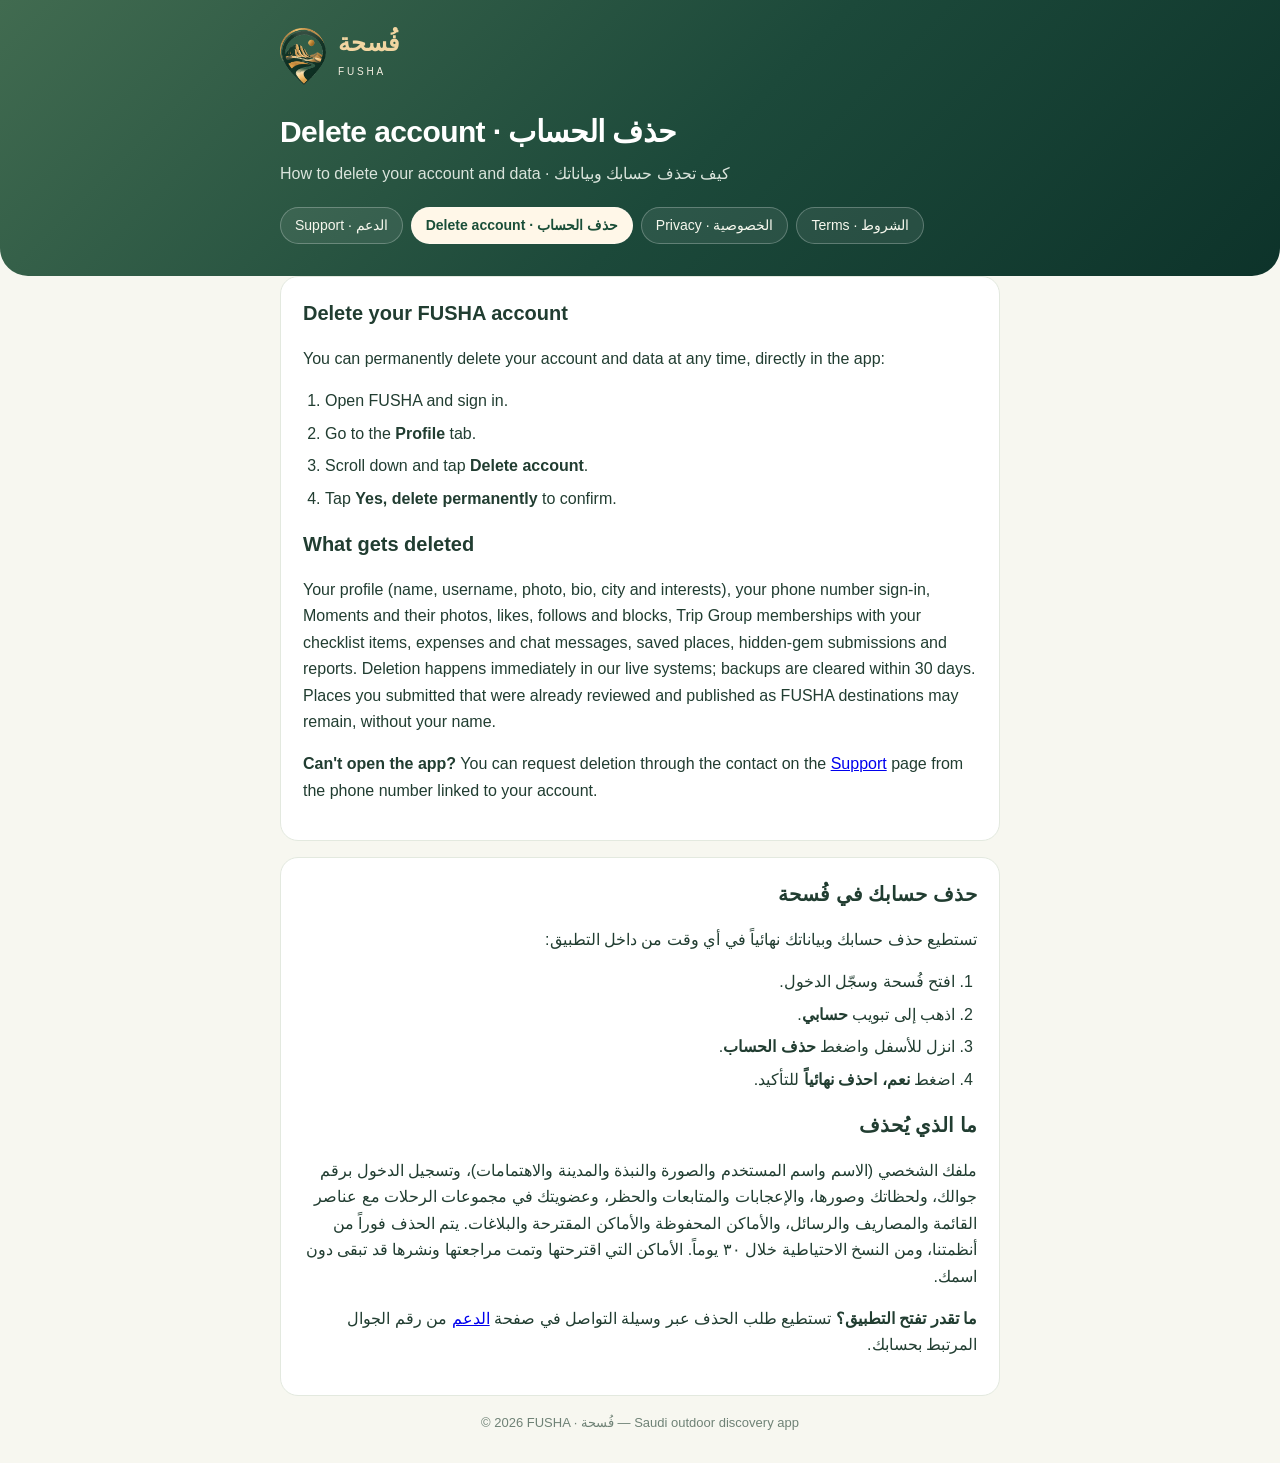
==== delete-account.html @ dc0bcfaa "FUSHA public pages: support, delete account, privacy & terms placeholders Co-Authored-By: Claude Opu" ====
<!doctype html>
<html lang="en">
<head>
<meta charset="utf-8">
<meta name="viewport" content="width=device-width, initial-scale=1">
<title>Delete account · FUSHA فُسحة</title>
<meta name="description" content="How to delete your FUSHA account and data">
<link rel="icon" href="logo.png">
<link rel="stylesheet" href="style.css">
</head>
<body>
<header><div class="wrap">
  <a class="brand" href="./"><img src="logo.png" alt="FUSHA Explorer Pin logo"><span><b>فُسحة</b><small>FUSHA</small></span></a>
  <h1>Delete account · حذف الحساب</h1><p>How to delete your account and data · كيف تحذف حسابك وبياناتك</p>
  <nav>
    <a href="./" >Support · الدعم</a>
    <a href="delete-account.html" aria-current="page">Delete account · حذف الحساب</a>
    <a href="privacy.html" >Privacy · الخصوصية</a>
    <a href="terms.html" >Terms · الشروط</a>
  </nav>
</div></header>
<main class="wrap">
<section>
  <h2>Delete your FUSHA account</h2>
  <p>You can permanently delete your account and data at any time, directly in the app:</p>
  <ol>
    <li>Open FUSHA and sign in.</li>
    <li>Go to the <b>Profile</b> tab.</li>
    <li>Scroll down and tap <b>Delete account</b>.</li>
    <li>Tap <b>Yes, delete permanently</b> to confirm.</li>
  </ol>
  <h2>What gets deleted</h2>
  <p>Your profile (name, username, photo, bio, city and interests), your phone number sign-in, Moments and their photos, likes, follows and blocks, Trip Group memberships with your checklist items, expenses and chat messages, saved places, hidden-gem submissions and reports. Deletion happens immediately in our live systems; backups are cleared within 30 days. Places you submitted that were already reviewed and published as FUSHA destinations may remain, without your name.</p>
  <p><b>Can't open the app?</b> You can request deletion through the contact on the <a href="./">Support</a> page from the phone number linked to your account.</p>
</section>
<section dir="rtl" lang="ar">
  <h2>حذف حسابك في فُسحة</h2>
  <p>تستطيع حذف حسابك وبياناتك نهائياً في أي وقت من داخل التطبيق:</p>
  <ol>
    <li>افتح فُسحة وسجّل الدخول.</li>
    <li>اذهب إلى تبويب <b>حسابي</b>.</li>
    <li>انزل للأسفل واضغط <b>حذف الحساب</b>.</li>
    <li>اضغط <b>نعم، احذف نهائياً</b> للتأكيد.</li>
  </ol>
  <h2>ما الذي يُحذف</h2>
  <p>ملفك الشخصي (الاسم واسم المستخدم والصورة والنبذة والمدينة والاهتمامات)، وتسجيل الدخول برقم جوالك، ولحظاتك وصورها، والإعجابات والمتابعات والحظر، وعضويتك في مجموعات الرحلات مع عناصر القائمة والمصاريف والرسائل، والأماكن المحفوظة والأماكن المقترحة والبلاغات. يتم الحذف فوراً من أنظمتنا، ومن النسخ الاحتياطية خلال ٣٠ يوماً. الأماكن التي اقترحتها وتمت مراجعتها ونشرها قد تبقى دون اسمك.</p>
  <p><b>ما تقدر تفتح التطبيق؟</b> تستطيع طلب الحذف عبر وسيلة التواصل في صفحة <a href="./">الدعم</a> من رقم الجوال المرتبط بحسابك.</p>
</section>
</main>
<footer>© 2026 FUSHA · فُسحة — Saudi outdoor discovery app</footer>
</body>
</html>
---- style.css ----
:root { --deep:#153C31; --gold:#E0BD82; --gold2:#C8975F; --cream:#F7F7F0; --ink:#213D31; --muted:#6F8276; --line:#E3E9DF; }
* { box-sizing: border-box; }
body { margin: 0; background: var(--cream); color: var(--ink); font: 16px/1.65 -apple-system, BlinkMacSystemFont, "Segoe UI", Tahoma, Arial, sans-serif; }
header { background: linear-gradient(135deg, #416B50, #1C493A 55%, #0D332A); color: #fff; padding: 28px 20px 32px; border-radius: 0 0 28px 28px; }
.wrap { max-width: 760px; margin: 0 auto; padding: 0 20px; }
.brand { display: flex; align-items: center; gap: 12px; text-decoration: none; color: #fff; }
.brand img { width: 46px; height: 57px; object-fit: contain; }
.brand b { font-size: 24px; color: #F1D5A1; display: block; line-height: 1.1; }
.brand small { letter-spacing: .28em; font-size: 10px; color: #F5EFE2; }
h1 { font-size: 30px; margin: 22px 0 4px; letter-spacing: -.02em; }
header p { margin: 0; color: #DAE4DC; }
nav { display: flex; flex-wrap: wrap; gap: 8px; margin: 20px 0 0; }
nav a { color: #F7F8EE; border: 1px solid rgba(255,255,255,.25); background: rgba(255,255,255,.08); border-radius: 30px; padding: 6px 14px; text-decoration: none; font-size: 14px; }
nav a[aria-current="page"] { background: #FFF7E8; color: #1A4E38; font-weight: 700; }
main { padding: 26px 0 50px; }
section { background: #fff; border: 1px solid var(--line); border-radius: 18px; padding: 20px 22px; margin-bottom: 16px; }
section[dir="rtl"] { text-align: right; }
h2 { font-size: 20px; margin: 0 0 10px; }
ol, ul { padding-inline-start: 22px; }
li { margin: 6px 0; }
.note { background: #FFF5E3; border: 1px solid #EFDDBB; color: #856137; border-radius: 12px; padding: 12px 14px; font-size: 14px; }
.soon { text-align: center; padding: 36px 22px; }
.soon .big { font-size: 42px; }
kbd { background: #EEF2E9; border-radius: 6px; padding: 1px 7px; font: inherit; font-weight: 700; color: var(--deep); }
footer { color: var(--muted); font-size: 13px; text-align: center; padding: 0 20px 30px; }
footer a { color: var(--deep); }
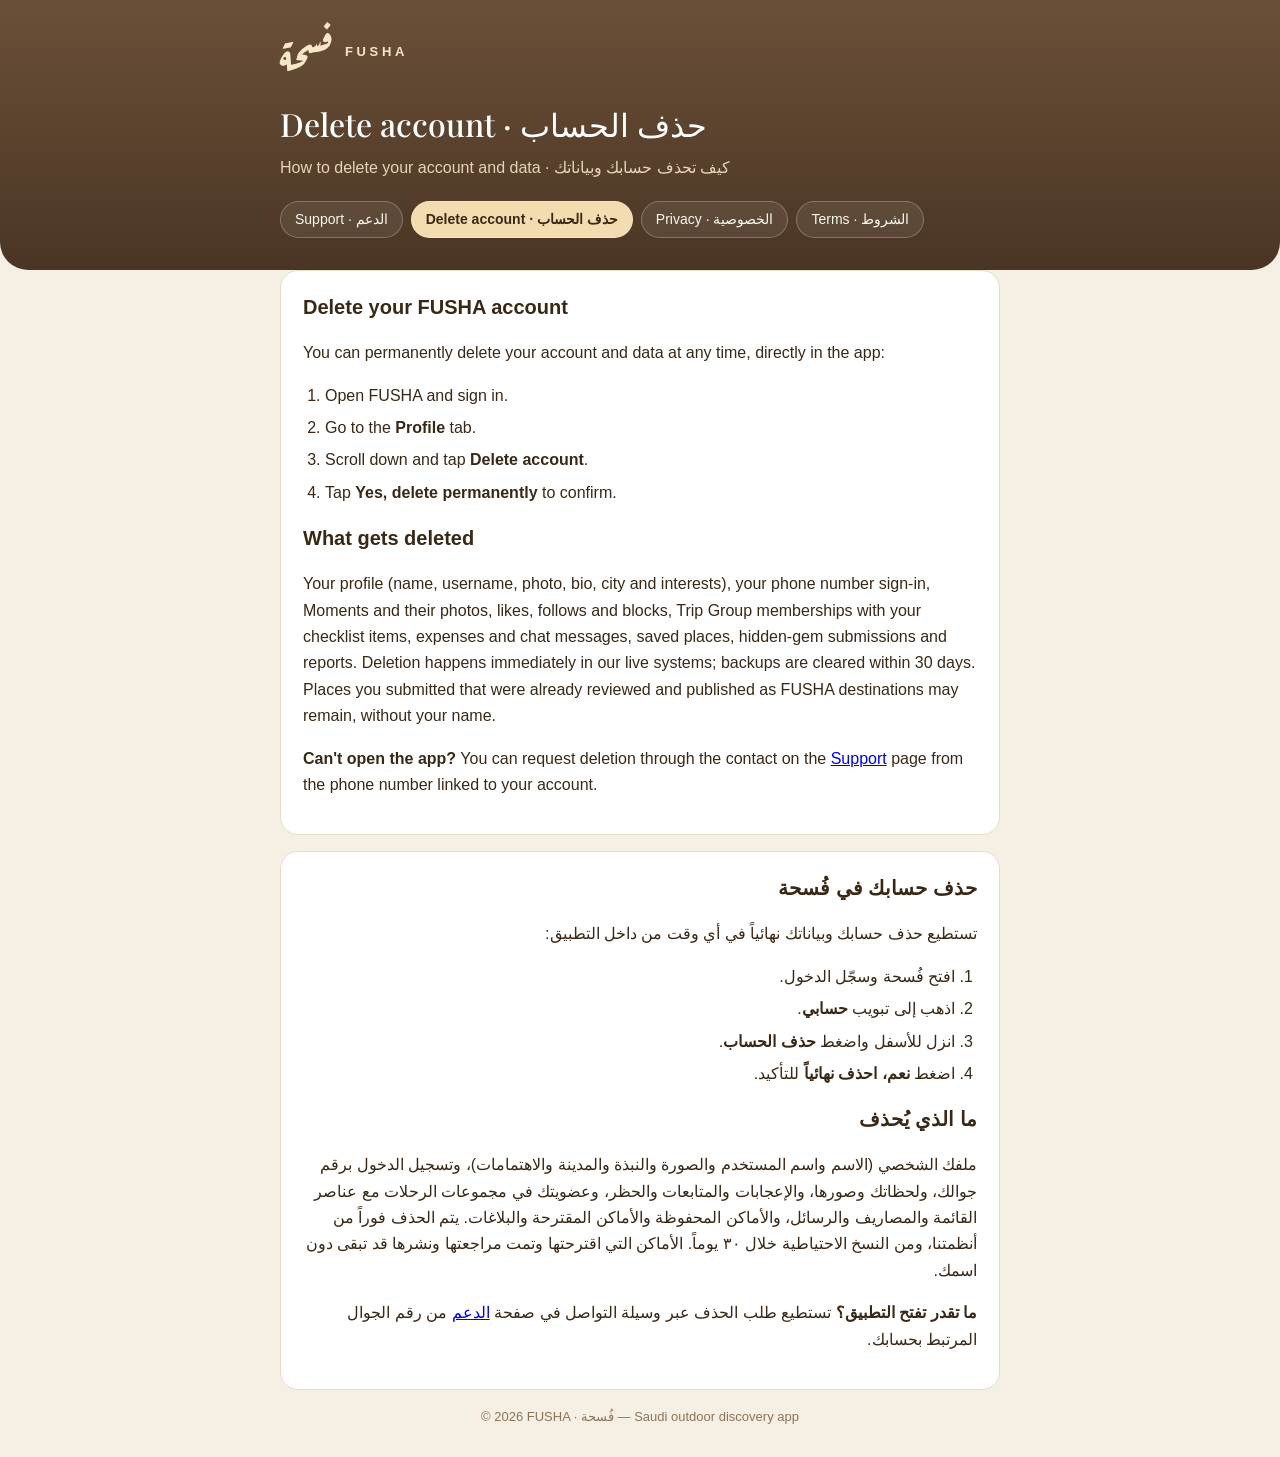
==== commit c710c859: "Legal pages: Toasted sand design and calligraphy logo" ====
--- a/delete-account.html
+++ b/delete-account.html
@@ -6,11 +6,12 @@
 <title>Delete account · FUSHA فُسحة</title>
 <meta name="description" content="How to delete your FUSHA account and data">
 <link rel="icon" href="logo.png">
-<link rel="stylesheet" href="style.css">
+<link href="https://fonts.googleapis.com/css2?family=Aref+Ruqaa:wght@700&family=Playfair+Display:wght@500&display=swap" rel="stylesheet">
+<link rel="stylesheet" href="style.css?v=2">
 </head>
 <body>
 <header><div class="wrap">
-  <a class="brand" href="./"><img src="logo.png" alt="FUSHA Explorer Pin logo"><span><b>فُسحة</b><small>FUSHA</small></span></a>
+  <a class="brand" href="./"><span class="logo" aria-label="FUSHA logo">فسحة</span><span><b>FUSHA</b></span></a>
   <h1>Delete account · حذف الحساب</h1><p>How to delete your account and data · كيف تحذف حسابك وبياناتك</p>
   <nav>
     <a href="./" >Support · الدعم</a>
--- a/style.css
+++ b/style.css
@@ -1,17 +1,18 @@
-:root { --deep:#153C31; --gold:#E0BD82; --gold2:#C8975F; --cream:#F7F7F0; --ink:#213D31; --muted:#6F8276; --line:#E3E9DF; }
+@import url('https://fonts.googleapis.com/css2?family=Aref+Ruqaa:wght@700&family=Playfair+Display:wght@500&display=swap');
+:root { --deep:#6B5038; --gold:#F3DDB0; --gold2:#C9A15F; --cream:#F6EFE4; --ink:#3A2816; --muted:#8C7458; --line:#E8DCC8; }
 * { box-sizing: border-box; }
 body { margin: 0; background: var(--cream); color: var(--ink); font: 16px/1.65 -apple-system, BlinkMacSystemFont, "Segoe UI", Tahoma, Arial, sans-serif; }
-header { background: linear-gradient(135deg, #416B50, #1C493A 55%, #0D332A); color: #fff; padding: 28px 20px 32px; border-radius: 0 0 28px 28px; }
+header { background: linear-gradient(180deg, #6B5038, #4A3524); color: #fff; padding: 28px 20px 32px; border-radius: 0 0 28px 28px; }
 .wrap { max-width: 760px; margin: 0 auto; padding: 0 20px; }
 .brand { display: flex; align-items: center; gap: 12px; text-decoration: none; color: #fff; }
-.brand img { width: 46px; height: 57px; object-fit: contain; }
-.brand b { font-size: 24px; color: #F1D5A1; display: block; line-height: 1.1; }
+.brand .logo { font-family: 'Aref Ruqaa', serif; font-weight: 700; font-size: 40px; line-height: 1.2; color: #F6E7C8; }
+.brand b { font-size: 13px; color: #F6E7C8; display: block; line-height: 1.1; letter-spacing: .28em; }
 .brand small { letter-spacing: .28em; font-size: 10px; color: #F5EFE2; }
-h1 { font-size: 30px; margin: 22px 0 4px; letter-spacing: -.02em; }
-header p { margin: 0; color: #DAE4DC; }
+h1 { font-family: 'Playfair Display', Georgia, serif; font-weight: 500; font-size: 32px; margin: 22px 0 4px; }
+header p { margin: 0; color: #E6D3B8; }
 nav { display: flex; flex-wrap: wrap; gap: 8px; margin: 20px 0 0; }
 nav a { color: #F7F8EE; border: 1px solid rgba(255,255,255,.25); background: rgba(255,255,255,.08); border-radius: 30px; padding: 6px 14px; text-decoration: none; font-size: 14px; }
-nav a[aria-current="page"] { background: #FFF7E8; color: #1A4E38; font-weight: 700; }
+nav a[aria-current="page"] { background: #F3DDB0; color: #3A2816; font-weight: 700; }
 main { padding: 26px 0 50px; }
 section { background: #fff; border: 1px solid var(--line); border-radius: 18px; padding: 20px 22px; margin-bottom: 16px; }
 section[dir="rtl"] { text-align: right; }
@@ -21,6 +22,6 @@
 .note { background: #FFF5E3; border: 1px solid #EFDDBB; color: #856137; border-radius: 12px; padding: 12px 14px; font-size: 14px; }
 .soon { text-align: center; padding: 36px 22px; }
 .soon .big { font-size: 42px; }
-kbd { background: #EEF2E9; border-radius: 6px; padding: 1px 7px; font: inherit; font-weight: 700; color: var(--deep); }
+kbd { background: #F1E7D6; border-radius: 6px; padding: 1px 7px; font: inherit; font-weight: 700; color: var(--deep); }
 footer { color: var(--muted); font-size: 13px; text-align: center; padding: 0 20px 30px; }
 footer a { color: var(--deep); }
